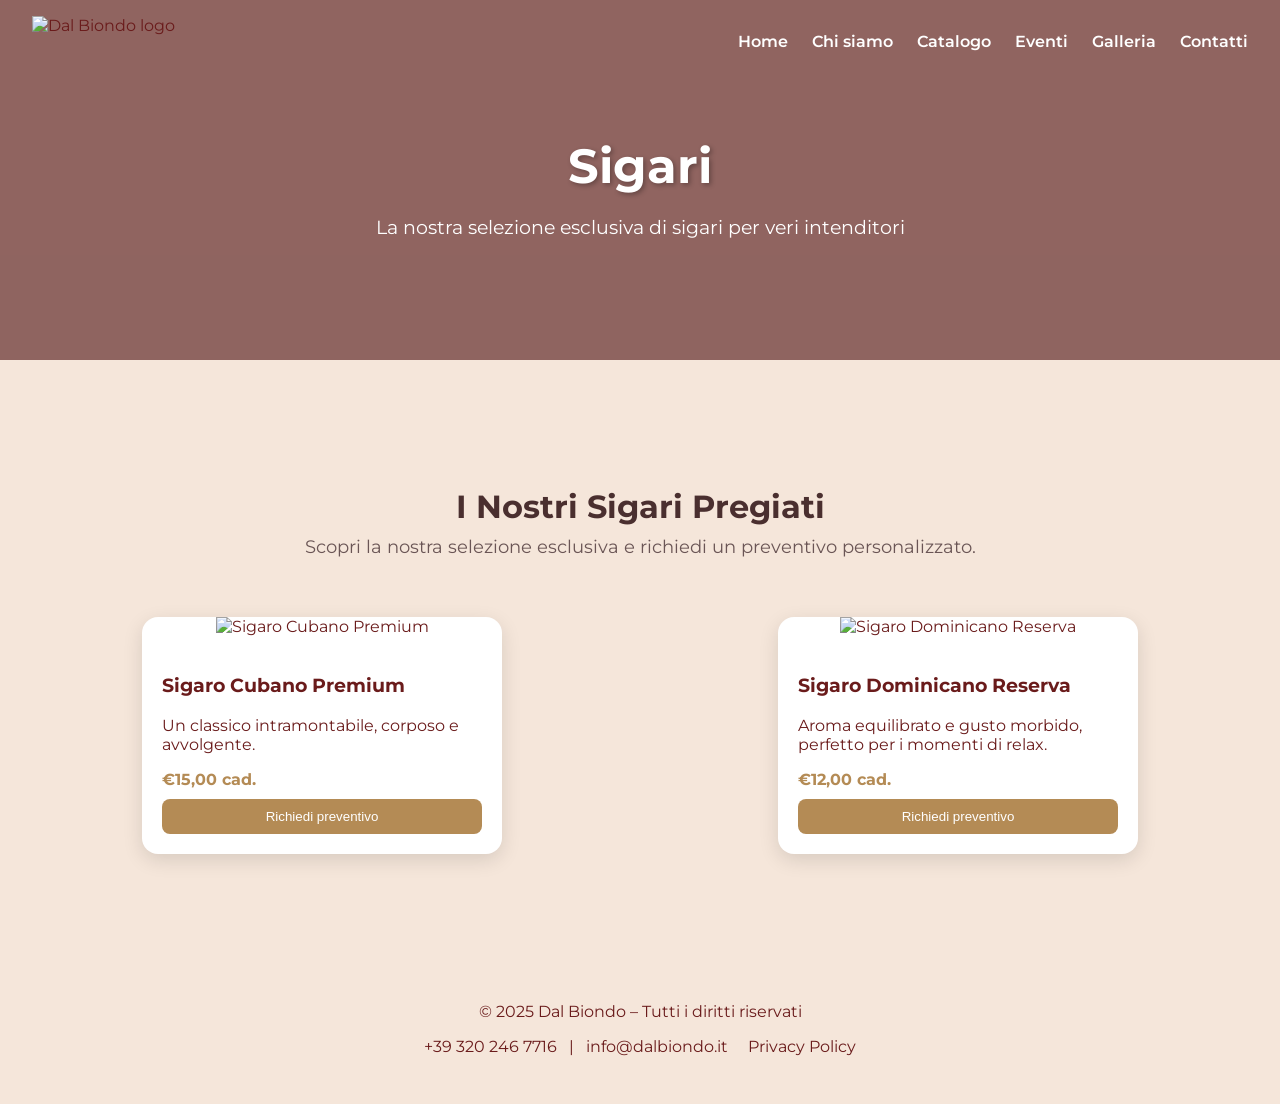
==== bollicine.html @ 26ebca67 "inizio" ====
<!DOCTYPE html>
<html lang="it">
<head>
    <meta charset="UTF-8">
    <meta name="viewport" content="width=device-width, initial-scale=1.0">
    <title>Dal Biondo - Vini rossi</title>
    <link rel="icon" href="https://dalbiondo1977.it/wp-content/uploads/2022/09/logo-dal-biondo.png" type="image/png">
    <link rel="stylesheet" href="style.css">
    <link href="https://cdn.jsdelivr.net/npm/aos@2.3.4/dist/aos.css" rel="stylesheet">
    <link href="https://fonts.googleapis.com/css2?family=Montserrat:wght@400;600&display=swap" rel="stylesheet">
    <style>
        /* Layout prodotti */
        .catalogo-grid {
            display: grid;
            grid-template-columns: repeat(auto-fit, minmax(250px, 1fr));
            gap: 1.5rem;
        }
        .catalogo-card {
            display: flex;
            flex-direction: column;
            align-items: center;
            background: #fff;
            border-radius: 12px;
            box-shadow: 0 4px 12px rgba(0,0,0,0.1);
            padding: 1rem;
            text-align: center;
            transition: transform 0.2s ease;
        }
        .catalogo-card:hover {
            transform: translateY(-5px);
        }
        .catalogo-card img {
            max-width: 100%;
            border-radius: 8px;
        }
        .catalogo-card h3 {
            margin: 0.8rem 0 0.5rem;
        }
        .catalogo-card a {
            text-decoration: none;
            color: inherit;
            display: block;
            width: 100%;
        }
        .price {
            font-weight: bold;
            margin-top: 0.5rem;
            color: #7a4b2f;
        }


    </style>
</head>
<body>

<!-- Navbar -->
<header class="navbar" id="navbar">
    <img src="https://dalbiondo1977.it/wp-content/uploads/2022/09/logo-dal-biondo.png" alt="Dal Biondo logo" class="logo">
    <div class="menu-toggle" id="menu-toggle" aria-label="Apri menu">&#9776;</div>
    <nav class="nav-links" id="nav">
        <a href="index.html#hero">Home</a>
        <a href="index.html#about">Chi siamo</a>
        <a href="index.html#catalogo">Catalogo</a>
        <a href="index.html#eventi">Eventi</a>
        <a href="index.html#gallery">Galleria</a>
        <a href="index.html#contact">Contatti</a>
    </nav>
</header>

<!-- Hero piccolo -->
<section class="hero-small" style="background: url('https://images.unsplash.com/photo-1612659429327-8f59b894959b?w=1600') center/cover no-repeat;">
    <div class="hero-overlay"></div>
    <div class="hero-content" data-aos="fade-up">
        <h1>Sigari</h1>
        <p>La nostra selezione esclusiva di sigari per veri intenditori</p>
    </div>
</section>

<section id="product-section" class="product-section">
    <div class="container">
        <h2 class="product-title">I Nostri Sigari Pregiati</h2>
        <p class="product-intro">Scopri la nostra selezione esclusiva e richiedi un preventivo personalizzato.</p>

        <div class="product-grid">

            <!-- PRODOTTO 1 -->
            <div class="product-card" data-prezzo="15" data-nome="Sigaro Cubano Premium">
                <img src="https://images.unsplash.com/photo-1515516969-d4008cc6241a?w=800&auto=format&fit=crop&q=80" alt="Sigaro Cubano Premium">
                <div class="product-content">
                    <h3>Sigaro Cubano Premium</h3>
                    <p>Un classico intramontabile, corposo e avvolgente.</p>
                    <p class="product-price">€15,00 cad.</p>
                    <button class="product-btn">Richiedi preventivo</button>

                    <div class="product-form-wrapper">
                        <form class="product-form" action="https://api.web3forms.com/submit" method="POST">
                            <input type="hidden" name="access_key" value="TUO_ACCESS_KEY_WEB3FORMS">
                            <input type="hidden" name="product_name" value="Sigaro Cubano Premium">

                            <label>Quantità:</label>
                            <input type="number" name="quantity" min="1" max="500" value="1" class="product-quantity">
                            <p class="product-total">Totale: €<span>15.00</span></p>

                            <label>Nome e Cognome:</label>
                            <input type="text" name="name" placeholder="Inserisci il tuo nome" required>

                            <label>Email:</label>
                            <input type="email" name="email" placeholder="Inserisci la tua email" required>

                            <label>Messaggio (opzionale):</label>
                            <textarea name="message" rows="3" placeholder="Eventuali richieste specifiche..."></textarea>

                            <button type="submit" class="product-submit">Invia richiesta</button>
                        </form>
                    </div>
                </div>
            </div>

            <!-- PRODOTTO 2 -->
            <div class="product-card" data-prezzo="12" data-nome="Sigaro Dominicano Reserva">
                <img src="https://images.unsplash.com/photo-1559526324-593bc073d938?w=800&auto=format&fit=crop&q=80" alt="Sigaro Dominicano Reserva">
                <div class="product-content">
                    <h3>Sigaro Dominicano Reserva</h3>
                    <p>Aroma equilibrato e gusto morbido, perfetto per i momenti di relax.</p>
                    <p class="product-price">€12,00 cad.</p>
                    <button class="product-btn">Richiedi preventivo</button>

                    <div class="product-form-wrapper">
                        <form class="product-form" action="https://api.web3forms.com/submit" method="POST">
                            <input type="hidden" name="access_key" value="TUO_ACCESS_KEY_WEB3FORMS">
                            <input type="hidden" name="product_name" value="Sigaro Dominicano Reserva">

                            <label>Quantità:</label>
                            <input type="number" name="quantity" min="1" max="500" value="1" class="product-quantity">
                            <p class="product-total">Totale: €<span>12.00</span></p>

                            <label>Nome e Cognome:</label>
                            <input type="text" name="name" placeholder="Inserisci il tuo nome" required>

                            <label>Email:</label>
                            <input type="email" name="email" placeholder="Inserisci la tua email" required>

                            <label>Messaggio (opzionale):</label>
                            <textarea name="message" rows="3" placeholder="Eventuali richieste specifiche..."></textarea>

                            <button type="submit" class="product-submit">Invia richiesta</button>
                        </form>
                    </div>
                </div>
            </div>

        </div>
    </div>
</section>

<!-- Footer -->
<footer data-aos="fade-up">
    <p>&copy; 2025 Dal Biondo – Tutti i diritti riservati</p>
    <p>
        <a href="tel:+393202467716"> +39 320 246 7716</a> |
        <a href="mailto:info@dalbiondo.it"> info@dalbiondo.it</a>
        <a href="privacy.html">Privacy Policy</a>
    </p>
</footer>

<script src="script.js"></script>
<script src="https://cdn.jsdelivr.net/npm/aos@2.3.4/dist/aos.js"></script>

</body>
</html>
---- style.css ----
@import url('https://fonts.googleapis.com/css2?family=Inter:wght@400;500;600&display=swap');

html {
    scroll-behavior: smooth;
}

:root {
    --marine: #650101;
    --sand: #F5E6DA;
    --dark: #2C2C2C;
}

body {
    margin: 0;
    font-family: 'Montserrat', sans-serif;
    background: var(--sand);
    color: #6A1B1B;
}


.free-shipping {
    background-color: var(--sand); /* sfondo chiaro */
    overflow: hidden;
    white-space: nowrap;

}

.scrolling-text p {
    display: inline-block;
    padding-left: 100%; /* parte fuori dallo schermo a destra */
    animation: scroll-left 15s linear infinite;
    font-weight: bold;
    font-size: 1rem;
    color: #556B2F; /* colore testo */
}

@keyframes scroll-left {
    0% { transform: translateX(0); }
    100% { transform: translateX(-100%); }
}

/* Responsive */
@media (max-width: 600px) {
    .scrolling-text p {
        font-size: 0.9rem;
    }
}


/* Navbar */
.navbar {
    position: fixed;
    top: 0;
    left: 0;
    right: 0;
    z-index: 1000;
    display: flex;
    justify-content: space-between;
    align-items: center;
    padding: 1rem 2rem;
    background-color: transparent;
    transition: background-color 0.4s ease, box-shadow 0.4s ease;
}

.navbar.scrolled {
    background-color: #6A1B1B;
    box-shadow: 0 4px 12px rgba(0, 0, 0, 0.15);
}

.logo {
    height: 50px;
}

.nav-links {
    display: flex;
    gap: 1.5rem;
    align-items: center;
}

.nav-links a {
    color: white;
    text-decoration: none;
    font-weight: 600;
    position: relative;
    transition: color 0.3s ease;
}

.nav-links a::after {
    content: "";
    position: absolute;
    left: 0;
    bottom: -5px;
    height: 2px;
    width: 100%;
    background: #D4A373;
    transform: scaleX(0);
    transform-origin: right;
    transition: transform 0.3s ease;
}

.nav-links a:hover {
    color: #D4A373;
}

.nav-links a:hover::after {
    transform: scaleX(1);
    transform-origin: left;
}

/* Toggle hamburger */
.menu-toggle {
    display: none;
    font-size: 2rem;
    cursor: pointer;
    color: white;
    z-index: 1001;
}

/* Mobile */
@media (max-width: 768px) {
    .nav-links {
        position: fixed;
        top: 0;
        right: -100%;
        height: 100vh;
        width: 40%;
        background: #6A1B1B;
        flex-direction: column;
        justify-content: center;
        align-items: flex-start;
        padding: 4rem 2rem;
        gap: 1.5rem;
        transition: right 0.4s ease-in-out;
        z-index: 999;
    }

    .nav-links.open {
        right: 0;
    }

    .nav-links a {
        font-size: 1.2rem;
        width: 100%;
        border-bottom: 1px solid rgba(255, 255, 255, 0.1);
        padding-bottom: 0.8rem;
    }

    .menu-toggle {
        display: block;
    }
}

/* Hero */
.hero {
    padding-top: 80px; /* o quanto è alta la navbar */
    position: relative;
    height: 90vh;
    background: url('https://images.unsplash.com/photo-1510812431401-41d2bd2722f3?w=500&auto=format&fit=crop&q=60&ixlib=rb-4.1.0&ixid=M3wxMjA3fDB8MHxzZWFyY2h8M3x8dmlub3xlbnwwfHwwfHx8MA%3D%3D') center/cover no-repeat;
    display: flex;
    align-items: center;
    justify-content: center;
    text-align: center;
    color: white;
    padding-bottom: 100px; /* Spazio per non sovrapporre il bottone */
    overflow: hidden;
}

.hero-overlay {
    position: absolute;
    inset: 0;
    background: rgba(106, 27, 27, 0.5);
    opacity: 0.45; /* più basso = più trasparente */
}

.hero-content {
    position: relative;
    z-index: 1;
    text-align: center;
    color: white;
    padding: 2rem;
}

.hero-content h1 {
    font-size: 3rem;
    margin-bottom: 0.5rem;
    text-shadow: 2px 2px 5px rgba(0,0,0,0.3);
}

.hero-content p {
    font-size: 1.2rem;
    margin-bottom: 1.5rem;
}

/* Pulsante hero */
.btn {
    background: #6A1B1B;
    color: #fff;
    padding: 0.8rem 1.5rem;
    border-radius: 50px;
    text-decoration: none;
    font-weight: 600;
    box-shadow: 0 4px 12px rgba(106, 27, 27, 0.4);
    transition: transform 0.2s ease, box-shadow 0.3s ease;
}

.btn:hover {
    transform: translateY(-2px);
    box-shadow: 0 6px 15px rgba(106, 27, 27, 0.6);
}

/* Onda */
.hero-wave {
    position: absolute;
    bottom: 0;
    left: 0;
    width: 100%;
    line-height: 0;
    z-index: 1;
}

.hero-wave svg {
    display: block;
    width: 100%;
    height: 120px;
    fill: var(--sand);
}

.hero-wave path {
    fill: var(--sand);
}

@media (max-width: 768px) {
    .hero {
        padding-bottom: 140px; /* più spazio sotto per evitare sovrapposizione */
    }

    .hero-wave svg {
        height: 160px; /* onda più grande su mobile */
    }
}

/* About */
#about {
    padding: 4rem 1rem;
    text-align: center;
    background: var(--sand);
}

#about h2 {
    font-size: 2rem;
    margin-bottom: 2rem;
    color: var(--marine);
}

#about p {
    max-width: 800px;
    margin: 1rem auto;
    font-size: 1.1rem;
    line-height: 1.7;
}

.about-list {
    list-style: none;
    padding: 0;
    max-width: 700px;
    margin: 1rem auto;
    text-align: left;
}

.about-list li {
    position: relative;
    padding-left: 1.5rem;
    margin-bottom: 0.8rem;
    font-size: 1.05rem;
}

.about-list li::before {
    content: '✔';
    position: absolute;
    left: 0;
    color: var(--marine);
    font-size: 1rem;
}

.about-benefits {
    display: flex;
    justify-content: space-between;
    gap: 2rem;
    margin-top: 2rem;
    flex-wrap: wrap;
    text-align: center;
}

.benefit-item {
    display: flex;
    flex-direction: column;
    align-items: center;
    gap: 0.8rem;
    flex: 1 1 250px;
}

.benefit-item img {
    width: 60px;
    height: 60px;
}

.benefit-item h3 {
    margin: 0;
    font-size: 1.2rem;
    color: #556B2F;
}

.benefit-item p {
    margin: 0.3rem 0 0;
    color: #555;
    font-size: 0.95rem;
}

/* Responsive */
@media (max-width: 768px) {
    .about-benefits {
        flex-direction: column;
        gap: 1.5rem;
    }
}



/* Catalogo */
.catalogo-section {
    padding: 60px 20px;
    text-align: center;
    background: var(--sand);
}

.catalogo-section h2 {
    font-size: 2rem;
    margin-bottom: 40px;
    font-weight: 600;
    color: #6A1B1B;
}

.catalogo-grid {
    display: grid;
    grid-template-columns: repeat(auto-fit, minmax(250px, 1fr));
    gap: 25px;
    max-width: 1200px;
    margin: 0 auto;
}

.catalogo-card {
    background: #fff;
    border-radius: 16px;
    overflow: hidden;
    text-decoration: none;
    color: inherit;
    box-shadow: 0 4px 12px rgba(0,0,0,0.08);
    transition: transform 0.3s ease, box-shadow 0.3s ease;
    display: flex;
    flex-direction: column;
    align-items: center;
}

.catalogo-card img {
    width: 100%;
    height: 200px;
    object-fit: cover;
}

.catalogo-card h3 {
    padding: 15px;
    font-size: 1.1rem;
    font-weight: 600;
    color: #333;
}

.catalogo-card:hover {
    transform: translateY(-6px);
    box-shadow: 0 8px 20px rgba(0,0,0,0.15);
}

/* Reviews Section */
.reviews-section {
    background-color: var(--sand); /* bianco latte */
    padding: 4rem 1.5rem;
    text-align: center;
}

.reviews-section h2 {
    font-size: 2rem;
    color: #6A1B1B; /* oro rosato */
    margin-bottom: 2.5rem;
}

.reviews-container {
    display: grid;
    grid-template-columns: repeat(auto-fit, minmax(280px, 1fr));
    gap: 2rem;
    max-width: 1100px;
    margin: 0 auto;
}

.review-card {
    background-color: #6A1B1B; /* rosa cipria */
    border-radius: 1rem;
    padding: 1.5rem;
    box-shadow: 0 4px 15px rgba(0,0,0,0.08);
    transition: transform 0.2s ease, box-shadow 0.2s ease;
}

.review-card:hover {
    transform: translateY(-5px);
    box-shadow: 0 6px 20px rgba(0,0,0,0.12);
}

.review-text {
    font-size: 1rem;
    color: #ffffff; /* grigio tortora */
    margin-bottom: 1rem;
    font-style: italic;
}

.review-stars {
    color: #D4A373; /* oro rosato */
    font-size: 1.2rem;
    margin-bottom: 0.5rem;
}

.review-author {
    font-weight: bold;
    color: #f5f5f5;
    font-size: 0.9rem;
}

/* Mobile adjustments */
@media (max-width: 480px) {
    .reviews-section h2 {
        font-size: 1.6rem;
    }

    .review-card {
        padding: 1.2rem;
    }
}


/* FAQ */
.faq-section {
    padding: 60px 20px;
    background: var(--sand);
    text-align: center;
}
.faq-container {
    max-width: 800px;
    margin: 0 auto;
    text-align: left;
}
.faq-item {
    border-bottom: 1px solid #ddd;
    margin-bottom: 15px;
}
.faq-question {
    width: 100%;
    background: none;
    border: none;
    padding: 15px;
    font-size: 1.1rem;
    font-weight: 600;
    display: flex;
    justify-content: space-between;
    cursor: pointer;
}
.faq-answer {
    display: none;
    padding: 0 15px 15px;
    font-size: 0.95rem;
    color: #444;
}

/* Counter */
.counter-section {
    padding: 60px 20px;
    text-align: center;
    background: var(--sand);
}
.counter-container {
    display: grid;
    grid-template-columns: repeat(auto-fit, minmax(160px, 1fr));
    gap: 30px;
    max-width: 900px;
    margin: 0 auto;
}
.counter-box {
    font-size: 1.2rem;
    font-weight: 600;
}
.counter-box .counter {
    font-size: 2.5rem;
    color: #6A1B1B;
    display: block;
}

/* Sezione Eventi */
.eventi-section {
    padding: 60px 0;
    text-align: center;
}
.eventi-intro {
    max-width: 700px;
    margin: 0 auto 40px;
    font-size: 1.1rem;
    color: #555;
}


#form-eventi {
    scroll-margin-top: 100px; /* adatta al tuo header */
}

/* Blocco evento */
.evento-block {
    position: relative;
    height: 350px; /* leggermente più alto per effetto immersivo */
    background-size: cover;
    background-position: center;
    margin: 0;              /* niente spazio tra i blocchi */
    border-radius: 0;       /* niente bordi arrotondati */
    display: flex;
    align-items: center;
    justify-content: center;
    overflow: hidden;
}

.evento-block::after {
    content: "";
    position: absolute;
    top: 0; left: 0; right: 0; bottom: 0;
    background: rgba(0,0,0,0.45); /* overlay scuro */
    pointer-events: none; /* ✅ non blocca più i click */
}

.evento-overlay {
    position: relative;
    z-index: 2; /* ✅ sopra l’overlay */
    color: #fff;
    text-align: center;
    padding: 20px;
    max-width: 700px;
    pointer-events: auto; /* ✅ bottoni cliccabili */
}

.evento-overlay h3 {
    font-size: 2.2rem;
    margin-bottom: 10px;
    color: #fff;
}

.evento-overlay p {
    font-size: 1.1rem;
    line-height: 1.6;
    color: #fff;
}

/* Stile pulsanti negli eventi */
.evento-overlay .btn {
    display: inline-block;
    margin-top: 15px;
    padding: 10px 25px;
    background-color: #800020; /* bordeaux */
    color: #fff;
    font-weight: 600;
    text-decoration: none;
    border-radius: 5px;
    transition: all 0.3s ease;
}

.evento-overlay .btn:hover {
    background-color: #b8860b; /* oro scuro */
    color: #fff;
}

/* Responsive */
@media (max-width: 768px) {
    .evento-block {
        height: 220px;
    }
    .evento-overlay h3 {
        font-size: 1.5rem;
    }
    .evento-overlay p {
        font-size: 0.95rem;
    }
}

/* Form eventi */
.eventi-form-wrapper {
    margin-top: 50px;
    max-width: 600px;
    margin-inline: auto;
    padding: 0 20px; /* un po' di respiro ai lati */
}

.eventi-form input,
.eventi-form textarea {
    width: 100%;
    padding: 12px;
    margin-bottom: 15px;
    border-radius: 8px;
    border: 1px solid #ddd;
    font-size: 1rem;
}

.eventi-form button {
    background: #6A1B1B;
    color: #fff;
    padding: 12px 25px;
    border: none;
    border-radius: 8px;
    font-size: 1rem;
    cursor: pointer;
    transition: background 0.3s;
}
.eventi-form button:hover {
    background: #8B2E2E;
}

/*  Mobile: form più stretto */
@media (max-width: 768px) {
    .eventi-form-wrapper {
        max-width: 90%;   /* invece di 100% */
    }
}
@media (max-width: 480px) {
    .eventi-form-wrapper {
        max-width: 85%;   /* ancora più contenuto su schermi molto piccoli */
    }
}



/* === Sezione Gallery === */
.gallery-section {
    padding: 4rem 2rem;
    text-align: center;
    background: var(--sand); /* colore di sfondo */
}

.gallery-section h2 {
    font-size: 2.5rem;
    margin-bottom: 2rem;
    color: #333; /* o un colore coerente col tema */
}

/* Swiper container */
.mySwiper {
    width: 100%;
    max-width: 900px;
    margin: 0 auto 3rem; /* margine sotto */
    padding-bottom: 2rem; /* spazio per paginazione */
}

/* Slide */
.swiper-slide {
    height: 450px; /* altezza fissa per uniformità */
    display: flex;
    justify-content: center;
    align-items: center;
}

.swiper-slide .slide-content {
    display: flex;
    flex-direction: column;
    align-items: center;
}

/* Immagine nello slide */
.swiper-slide img {
    width: 100%;
    max-height: 100%;
    object-fit: cover;
    border-radius: 10px;
    box-shadow: 0 4px 20px rgba(0,0,0,0.1);
    transition: transform 0.3s ease;
}

/* Effetto leggero al passaggio mouse */
.swiper-slide img:hover {
    transform: scale(1.05);
}

/* Paginazione */
.swiper-pagination {
    bottom: 0;
    margin-top: 1rem;
}

/* Frecce di navigazione */
.swiper-button-prev,
.swiper-button-next {
    color: var(--marine); /* colore coerente con tema */
    top: 50%;
    width: 2.5rem;
    height: 2.5rem;
    margin-top: -1.25rem;
    opacity: 0.8;
    transition: opacity 0.3s ease;
}

.swiper-button-prev:hover,
.swiper-button-next:hover {
    opacity: 1;
}

/* Responsive */

/* Più slide visibili su schermi più grandi */
@media (min-width: 640px) {
    .swiper-slide {
        height: 400px;
    }
}

@media (min-width: 768px) {
    .swiper-slide {
        height: 420px;
    }
}

@media (min-width: 1024px) {
    .swiper-slide {
        height: 450px;
    }
}

.caption {
    margin-top: 0.5rem;
    font-size: 0.9rem;
    color: var(--marine); /* o colore che preferisci */
    text-align: center;
    font-weight: 500;
}

.cta {
    padding: 3rem 1rem;
    background-color: var(--sand);
    color: #6A1B1B; /* colore testo - blu mare */
    font-family: 'Montserrat', sans-serif;
}

.cta h2 {
    text-align: center;
    font-weight: 600;
    margin-bottom: 2rem;
    font-size: 2rem;
}

#contact h2 {
    color: white;
    text-align: center;
    font-weight: 600;
    margin-bottom: 2rem;
    font-size: 2rem;
}

.contact-container {
    display: flex;
    gap: 2rem;
    max-width: 1100px;
    margin: 0 auto;
    flex-wrap: wrap;
    justify-content: center;
}

.contact-form {
    flex: 1 1 350px;
    display: flex;
    flex-direction: column;
    gap: 1rem;
}

.contact-form input,
.contact-form textarea {
    padding: 0.8rem 1rem;
    border: 2px solid #6A1B1B;
    border-radius: 8px;
    font-size: 1rem;
    font-family: inherit;
    resize: none;
    transition: border-color 0.3s ease;
}

.contact-form input:focus,
.contact-form textarea:focus {
    border-color: #6A1B1B;
    outline: none;
}

.contact-form button {
    background-color: #6A1B1B;
    color: white;
    border: none;
    padding: 1rem;
    border-radius: 8px;
    font-size: 1.1rem;
    cursor: pointer;
    font-weight: 600;
    transition: background-color 0.3s ease;
}

.contact-form button:hover {
    background-color: #8B2E2E;
}

.map-wrapper {
    flex: 1 1 350px;
    border-radius: 12px;
    overflow: hidden;
    box-shadow: 0 4px 20px rgba(0,0,0,0.1);
    min-height: 300px;
}

.map-wrapper iframe {
    width: 100%;
    height: 100%;
    min-height: 300px;
    border: 0;
    display: block;
    border-radius: 12px;
}

/* Responsive */

@media (max-width: 768px) {
    .contact-container {
        flex-direction: column;
    }

    .contact-form,
    .map-wrapper {
        flex: 1 1 100%;
    }
}

.social-section {
    padding: 3rem 1rem;
    background-color: var(--sand); /* un blu scuro coerente con tema mare */
    color: var(--sand);
    text-align: center;
}

.social-section h2 {
    font-size: 2rem;
    margin-bottom: 1.5rem;
    font-weight: 600;
}

.social-icons {
    display: flex;
    justify-content: center;
    gap: 2.5rem;
}

.social-icons a img {
    width: 48px;
    height: 48px;
    transition: transform 0.3s ease, filter 0.3s ease;
    filter: drop-shadow(0 1px 1px rgba(0, 0, 0, 0.4));
}

.social-icons a:hover img {
    transform: scale(1.2);
    filter: drop-shadow(0 4px 8px rgba(255, 255, 255, 0.8));
}


.whatsapp {
    position: fixed;
    bottom: 20px;  /* distanza dal fondo */
    left: 20px;    /* distanza dal bordo sinistro */
    display: flex;
    align-items: center;
    justify-content: center;
    background-color: #25D366; /* verde WhatsApp */
    border-radius: 50%;        /* rotondo */
    width: 60px;               /* larghezza bottone */
    height: 60px;              /* altezza bottone */
    box-shadow: 0 4px 12px rgba(0,0,0,0.3);
    z-index: 10000;
    transition: transform 0.3s ease, box-shadow 0.3s ease;
    text-decoration: none;
}

.whatsapp img {
    width: 35px;  /* dimensione logo */
    height: 35px;
}

.whatsapp:hover {
    transform: scale(1.1);
    box-shadow: 0 6px 16px rgba(0,0,0,0.4);
}

/* Adattamento per schermi piccoli */
@media (max-width: 480px) {
    .whatsapp {
        width: 50px;
        height: 50px;
    }

    .whatsapp img {
        width: 28px;
        height: 28px;
    }
}



/* Footer */
footer {
    background: var(--sand);
    color: #6A1B1B  ;
    text-align: center;
    padding: 2rem 1rem;
}

footer a {
    color: #6A1B1B;
    text-decoration: none;
    margin: 0 0.5rem;
    transition: opacity 0.3s ease;
}

footer a:hover {
    opacity: 0.8;
}

#cookie-banner {
    position: fixed;
    bottom: 0;
    left: 50%;
    transform: translateX(-50%) translateY(100%);
    background-color: #fff;
    color: #00303f;
    padding: 1rem 2rem;
    font-size: 1rem;
    box-shadow: 0 -4px 15px rgba(0,0,0,0.15);
    border-radius: 10px 10px 0 0;
    display: flex;
    justify-content: space-between;
    align-items: center;
    max-width: 480px;
    width: calc(100% - 40px);
    opacity: 0;
    gap: 1rem;
    z-index: 9999;
    transition: opacity 0.6s ease, transform 0.6s ease;
    pointer-events: auto;
}

#cookie-banner p {
    margin: 0;
    font-weight: 500;
    flex: 1;
    color: #00303f;
}

#cookie-banner a {
    color: #0077cc;
    text-decoration: underline;
}

#cookie-banner button {
    background-color: #0077cc;
    border: none;
    color: white;
    padding: 0.5rem 1.2rem;
    border-radius: 6px;
    font-weight: 600;
    cursor: pointer;
    flex-shrink: 0;
    transition: background-color 0.3s ease;
}

#cookie-banner button:hover {
    background-color: #005fa3;
}

/* Classe per far comparire il banner con fade-in + slide-up */
#cookie-banner.show {
    transform: translateX(-50%) translateY(0);
    opacity: 1;
}

.privacy-consent {
    display: block;
    font-size: 0.9rem;
    margin: 1rem 0;
    color: #00303f;
}

.privacy-consent input[type="checkbox"] {
    margin-right: 0.5rem;
    vertical-align: middle;
}

.privacy-consent a {
    color: white;
    text-decoration: underline;
}









/* ================= HERO ================= */
.hero-small {
    height: 40vh;
    display: flex;
    justify-content: center;
    align-items: center;
    position: relative;
    overflow: hidden;
}

.hero-small::before {
    content: "";
    position: absolute;
    inset: 0;
    background: rgba(90, 31, 31, 0.65); /* overlay rosso vino */
    z-index: 1;
}

.hero-small > * {
    position: relative;
    z-index: 2;
}



/* Font generale per la filter-bar */
.filter-bar {
    display: flex;
    flex-wrap: wrap;
    gap: 0.8rem;
    justify-content: center;
    align-items: center;
    margin: 2rem auto;
    padding: 1rem 1rem;
    background: #f5f0f8;
    border-radius: 12px;
    box-shadow: 0 4px 12px rgba(0,0,0,0.08);
    font-family: 'Inter', sans-serif;
    max-width: 1000px;
}

/* Input di ricerca */
.filter-bar input[type="text"] {
    padding: 0.5rem 0.8rem;
    border: 1px solid #ccc;
    border-radius: 8px;
    font-size: 0.95rem;
    outline: none;
    flex: 1 1 150px;
    max-width: 300px;
    transition: all 0.3s ease;
    background: #fff;
    color: #333;
}

.filter-bar input[type="text"]:focus {
    border-color: #9c27b0;
    box-shadow: 0 0 0 3px rgba(156, 39, 176, 0.15);
}

/* Select e dropdown personalizzati */
.filter-bar select {
    padding: 0.5rem 0.8rem;
    border: 1px solid #ccc;
    border-radius: 8px;
    font-size: 0.95rem;
    outline: none;
    flex: 1 1 120px;
    max-width: 220px;
    transition: all 0.3s ease;
    background: #fff;
    color: #333;
    appearance: none; /* rimuove la freccia di default */
    background-image: url("data:image/svg+xml;charset=US-ASCII,<svg xmlns='http://www.w3.org/2000/svg' width='16' height='16'><polygon points='0,0 16,0 8,8' fill='%239c27b0'/></svg>");
    background-repeat: no-repeat;
    background-position: right 0.8rem center;
    background-size: 0.6rem;
    cursor: pointer;
    position: relative;
}

/* Rotazione freccia al focus */
.filter-bar select:focus {
    border-color: #9c27b0;
    box-shadow: 0 0 0 3px rgba(156, 39, 176, 0.15);
    background-image: url("data:image/svg+xml;charset=US-ASCII,<svg xmlns='http://www.w3.org/2000/svg' width='16' height='16'><polygon points='0,8 8,0 16,8' fill='%239c27b0'/></svg>");
}

.filter-bar select:focus::-ms-expand {
    display: none; /* nasconde freccia in IE */
}

/* Opzioni più carine */
.filter-bar option {
    font-size: 0.95rem;
    color: #333;
    padding: 0.5rem 1rem;
    background: #fff;
    transition: all 0.2s ease;
}

/* Hover sulle opzioni */
.filter-bar option:hover {
    background: #f3e5f5;
    color: #9c27b0;
}

/* Prima opzione più evidenziata (senza icone) */
.filter-bar select option:first-child {
    font-weight: 500;
    color: #7b2cbf;
}

/* Responsive per schermi piccoli */
@media (max-width: 768px) {
    .filter-bar {
        flex-direction: column;
        align-items: stretch;
        gap: 0.6rem;
        padding: 1rem;
    }

    .filter-bar input[type="text"],
    .filter-bar select {
        flex: 1 1 100%;
        max-width: 100%;
        font-size: 0.95rem;
    }
}

/* ================= PRODOTTI ================= */
.product-section {
    background-color: #F5E6DA;
    padding: 100px 20px;
    text-align: center;
    position: relative;
    z-index: 2; /* sopra la hero */
}

.product-title {
    color: #4a2f2f;
    font-size: 2rem;
    margin-bottom: 10px;
}

.product-intro {
    color: #6a5555;
    max-width: 700px;
    margin: 0 auto 60px;
    font-size: 1.1rem;
}

.product-grid {
    display: grid;
    grid-template-columns: repeat(auto-fit, minmax(280px, 1fr));

    justify-items: center;
    gap: 2rem;
    align-items: start; /* 🔥 fondamentale */
}

/* CARD */
.product-card {
    background: #fff;
    border-radius: 16px;
    overflow: hidden;
    box-shadow: 0 6px 20px rgba(0, 0, 0, 0.12);
    transition: transform 0.3s ease, box-shadow 0.3s ease;
    max-width: 360px;
    position: relative;
}

.product-card:hover {
    transform: translateY(-6px);
    box-shadow: 0 8px 30px rgba(0, 0, 0, 0.18);
}

.product-card img {
    width: 100%;
    height: 220px;
    object-fit: cover;
}

.product-content {
    padding: 20px;
    text-align: left;
}

.product-price {
    color: #b48b55;
    font-weight: bold;
    margin: 10px 0;
}

.product-btn {
    width: 100%;
    background: #b48b55;
    color: #fff;
    border: none;
    padding: 10px;
    border-radius: 8px;
    cursor: pointer;
    transition: all 0.3s ease;
}

.product-btn:hover {
    background: #9c7543;
}

/* FORM */
.product-form-wrapper {
    overflow: hidden;
    transition: max-height 0.4s ease, opacity 0.4s ease;
    max-height: 0;
    opacity: 0;
}

.product-form-wrapper.active {
    max-height: 650px;
    opacity: 1;
}

.product-form {
    background: #f9f8f6;
    border-radius: 12px;
    border: 1px solid #ddd;
    margin-top: 15px;
    padding: 15px;
}

.product-form label {
    display: block;
    margin-top: 10px;
    font-weight: 600;
    color: #333;
}

.product-form input,
.product-form textarea {
    width: 100%;
    padding: 8px;
    margin-top: 5px;
    border-radius: 6px;
    border: 1px solid #ccc;
    font-size: 0.95rem;
}

.product-form .product-total {
    text-align: right;
    margin-top: 10px;
    font-weight: bold;
    color: #222;
}

.product-submit {
    width: 100%;
    margin-top: 15px;
    background: #b48b55;
    color: #fff;
    border: none;
    padding: 10px;
    border-radius: 8px;
    cursor: pointer;
    transition: background 0.3s ease;
}

.product-submit:hover {
    background: #9c7543;
}
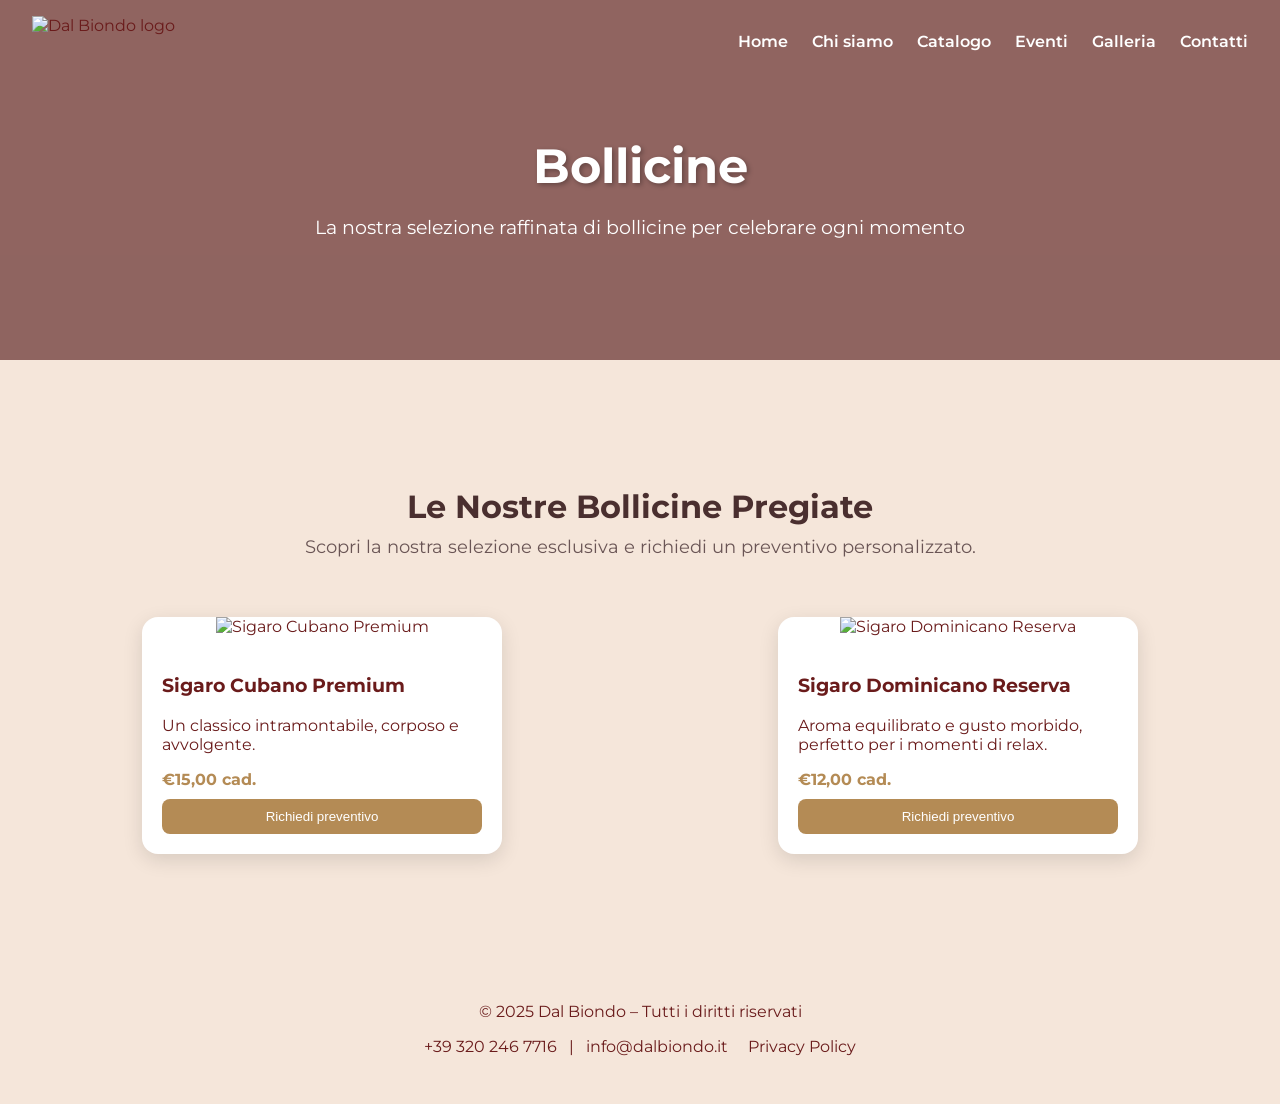
==== commit d3d3314a: "inizio" ====
--- a/bollicine.html
+++ b/bollicine.html
@@ -3,7 +3,7 @@
 <head>
     <meta charset="UTF-8">
     <meta name="viewport" content="width=device-width, initial-scale=1.0">
-    <title>Dal Biondo - Vini rossi</title>
+    <title>Dal Biondo - Bollicine</title>
     <link rel="icon" href="https://dalbiondo1977.it/wp-content/uploads/2022/09/logo-dal-biondo.png" type="image/png">
     <link rel="stylesheet" href="style.css">
     <link href="https://cdn.jsdelivr.net/npm/aos@2.3.4/dist/aos.css" rel="stylesheet">
@@ -68,17 +68,17 @@
 </header>
 
 <!-- Hero piccolo -->
-<section class="hero-small" style="background: url('https://images.unsplash.com/photo-1612659429327-8f59b894959b?w=1600') center/cover no-repeat;">
+<section class="hero-small" style="background: url('https://sparklinglife.it/wp-content/uploads/2020/12/10-bollicine-toscane.jpg') center/cover no-repeat;">
     <div class="hero-overlay"></div>
     <div class="hero-content" data-aos="fade-up">
-        <h1>Sigari</h1>
-        <p>La nostra selezione esclusiva di sigari per veri intenditori</p>
+        <h1>Bollicine</h1>
+        <p>La nostra selezione raffinata di bollicine per celebrare ogni momento</p>
     </div>
 </section>
 
 <section id="product-section" class="product-section">
     <div class="container">
-        <h2 class="product-title">I Nostri Sigari Pregiati</h2>
+        <h2 class="product-title">Le Nostre Bollicine Pregiate</h2>
         <p class="product-intro">Scopri la nostra selezione esclusiva e richiedi un preventivo personalizzato.</p>
 
         <div class="product-grid">
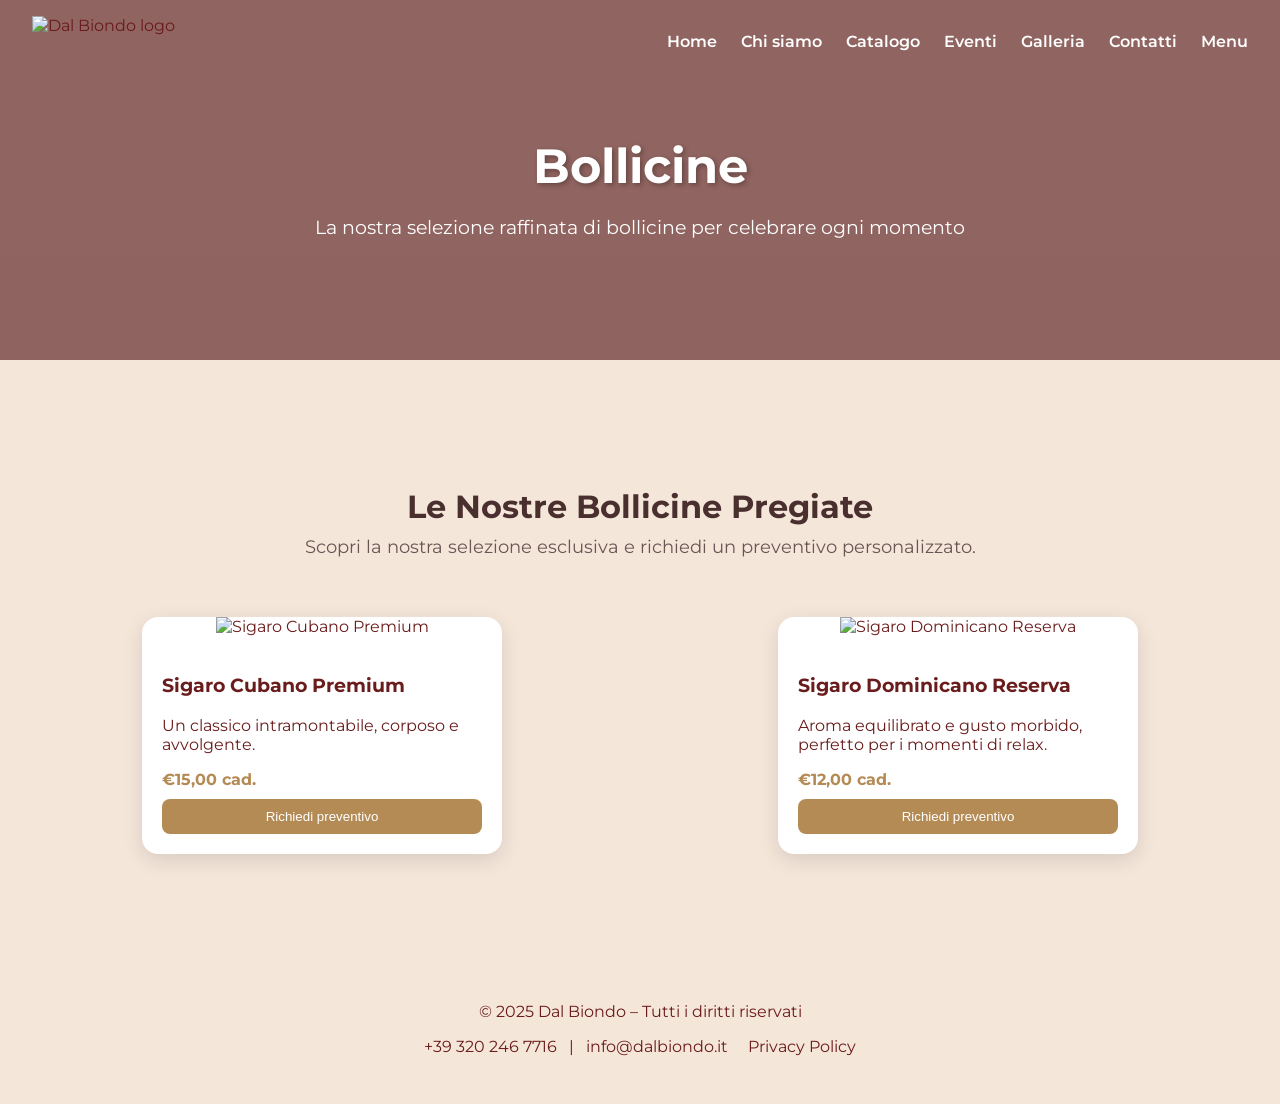
==== commit e9bb5ce5: "inizio" ====
--- a/bollicine.html
+++ b/bollicine.html
@@ -64,6 +64,7 @@
         <a href="index.html#eventi">Eventi</a>
         <a href="index.html#gallery">Galleria</a>
         <a href="index.html#contact">Contatti</a>
+        <a href="menu.html">Menu</a>
     </nav>
 </header>
 
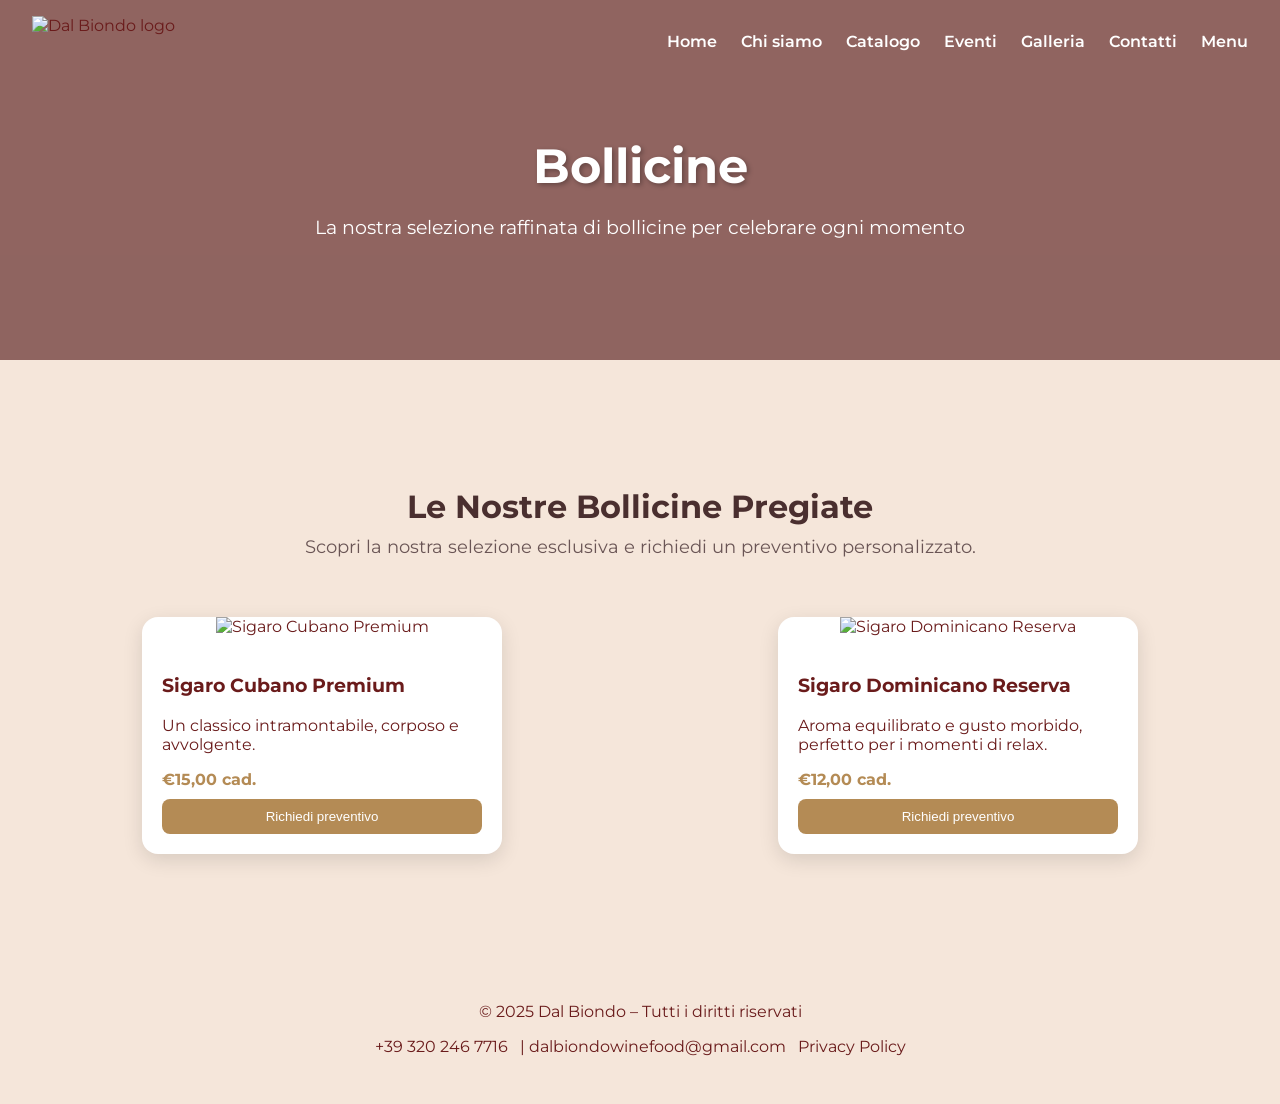
==== commit c30f76eb: "inizio" ====
--- a/bollicine.html
+++ b/bollicine.html
@@ -159,7 +159,7 @@
     <p>&copy; 2025 Dal Biondo – Tutti i diritti riservati</p>
     <p>
         <a href="tel:+393202467716"> +39 320 246 7716</a> |
-        <a href="mailto:info@dalbiondo.it"> info@dalbiondo.it</a>
+        dalbiondowinefood@gmail.com
         <a href="privacy.html">Privacy Policy</a>
     </p>
 </footer>
